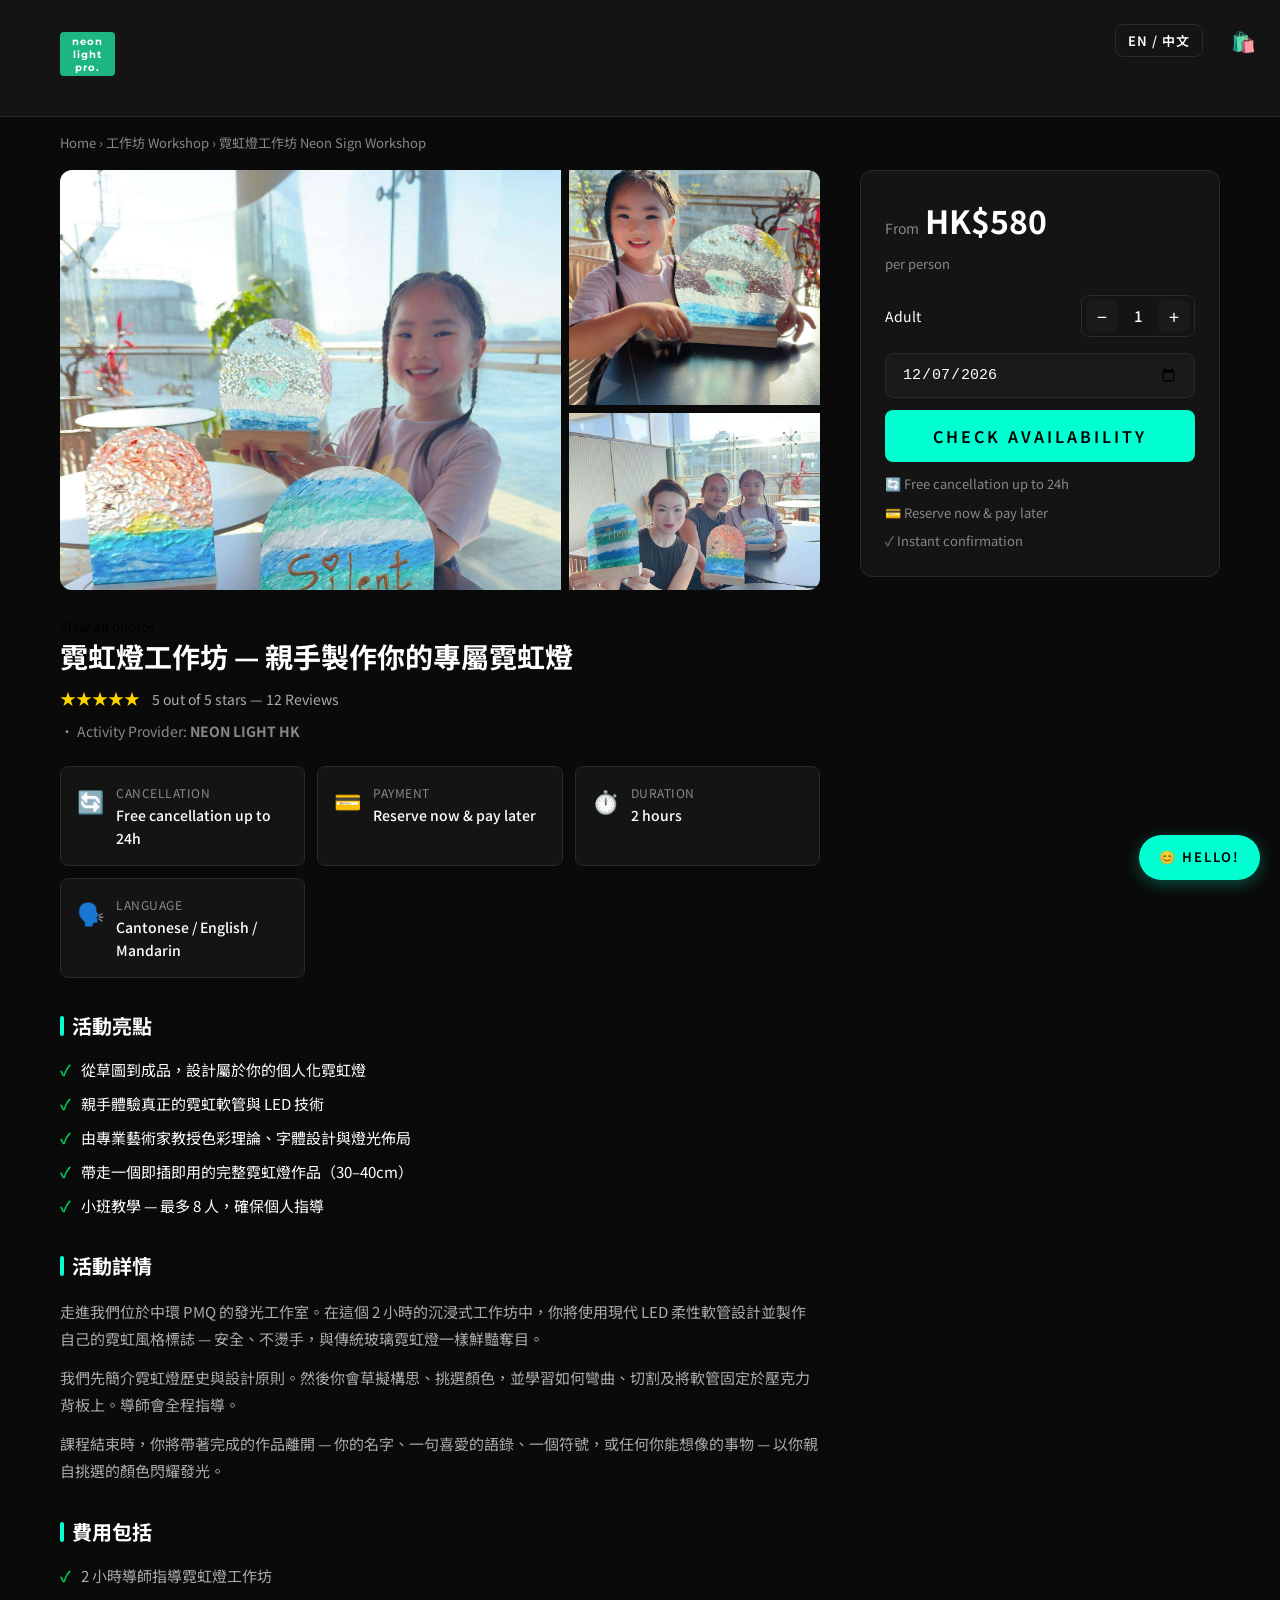
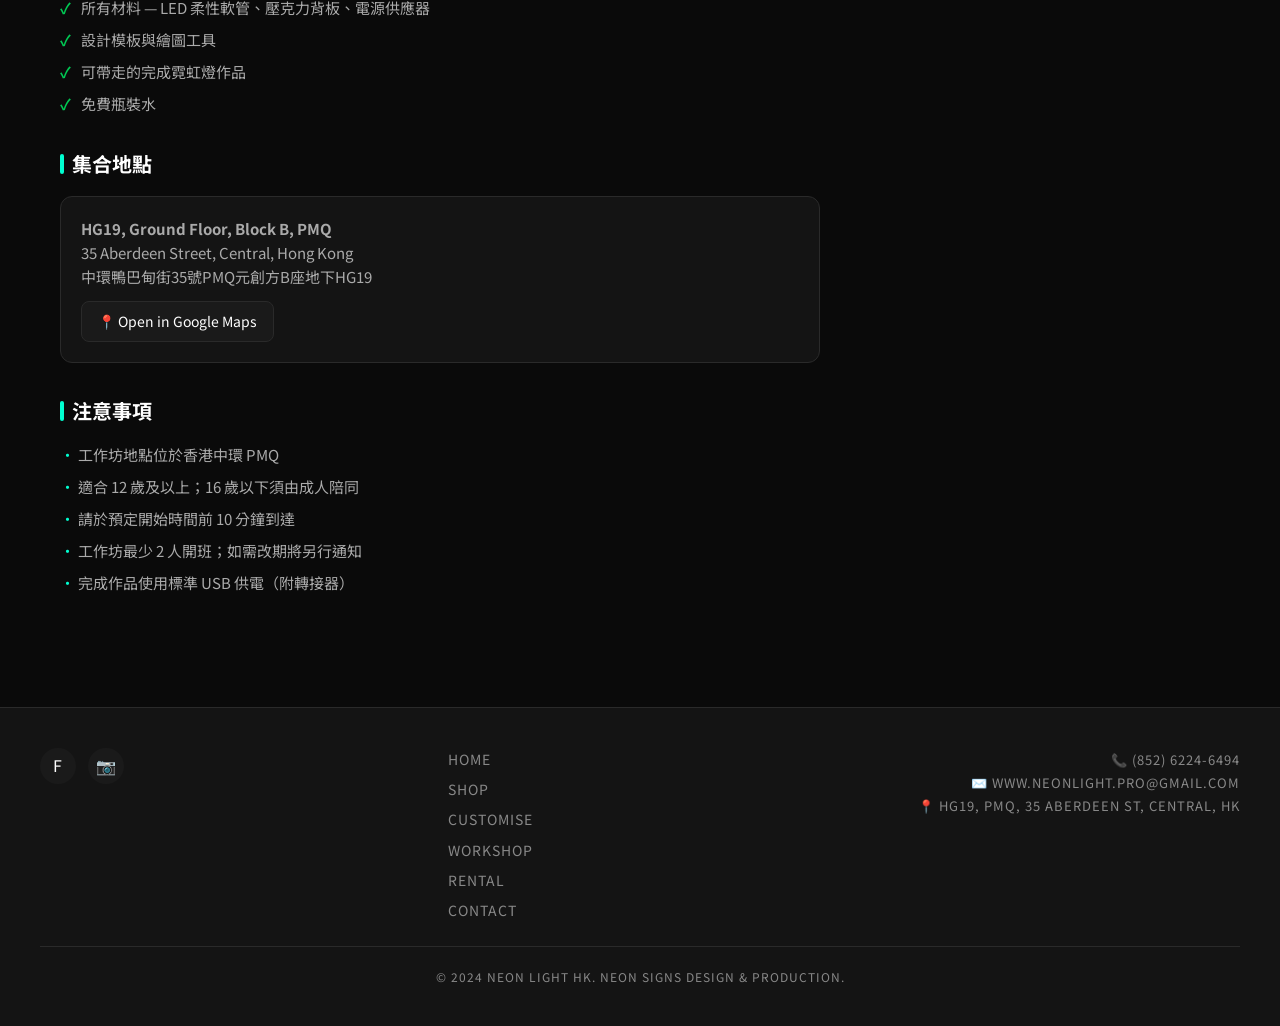
==== workshop.html @ a0333539 "fix: add root-level workshop.html for local preview" ====
<!DOCTYPE html>
<html lang="zh-HK">
<head>
  <meta charset="UTF-8">
  <meta name="viewport" content="width=device-width, initial-scale=1.0">
  <title>NEON LIGHT HK — 霓虹燈工作坊 | Workshop</title>
  <link rel="icon" href="images/favicon.png">
  <link rel="preconnect" href="https://fonts.googleapis.com">
  <link rel="preconnect" href="https://fonts.gstatic.com" crossorigin>
  <link href="https://fonts.googleapis.com/css2?family=Montserrat:wght@300;400;500;600;700&family=Noto+Sans+TC:wght@300;400;500;700&display=swap" rel="stylesheet">
  <link rel="stylesheet" href="css/style.css">
  <style>
    :root {
      --brand: #00FFD1;
      --brand-dark: #00D4B0;
      --bg: #0A0A0A;
      --bg-card: #141414;
      --bg-hover: #1A1A1A;
      --text: #FFFFFF;
      --text-muted: #AAAAAA;
      --text-dim: #888888;
      --border: #2A2A2A;
      --green: #00C853;
      --yellow: #FFD600;
      --radius: 12px;
      --radius-sm: 8px;
    }
    * { box-sizing: border-box; margin: 0; padding: 0; }
    body {
      font-family: 'Noto Sans TC', 'Montserrat', -apple-system, sans-serif;
      background: var(--bg);
      color: var(--text);
      line-height: 1.6;
      font-size: 15px;
    }
    a { color: var(--brand); text-decoration: none; }
    a:hover { color: var(--brand-dark); }

    /* Header */
    .site-header {
      background: var(--bg-card);
      border-bottom: 1px solid var(--border);
      position: sticky;
      top: 0;
      z-index: 100;
    }
    .site-header .container {
      max-width: 1200px;
      margin: 0 auto;
      padding: 12px 20px;
      display: flex;
      align-items: center;
      justify-content: space-between;
    }
    .header-logo {
      display: inline-flex;
      align-items: center;
      justify-content: center;
      width: auto;
      height: 44px;
      padding: 0 12px;
      background: #1DB584;
      border-radius: 4px;
      color: #fff;
      font-family: 'Montserrat', Arial, sans-serif;
      font-size: 10px;
      font-weight: 700;
      text-align: center;
      line-height: 1.3;
      letter-spacing: 1px;
      text-transform: lowercase;
    }
    .header-actions { display: flex; align-items: center; gap: 16px; }
    .header-actions a { font-size: 20px; }
    .lang-switch {
      background: transparent;
      border: 1px solid var(--border);
      color: var(--text);
      padding: 6px 12px;
      border-radius: var(--radius-sm);
      font-size: 13px;
      cursor: pointer;
    }
    .lang-switch:hover { border-color: var(--brand); }

    /* Breadcrumb */
    .breadcrumb {
      max-width: 1200px;
      margin: 0 auto;
      padding: 16px 20px;
      font-size: 13px;
      color: var(--text-dim);
    }
    .breadcrumb a { color: var(--text-dim); }
    .breadcrumb a:hover { color: var(--brand); }

    /* Layout */
    .detail-layout {
      max-width: 1200px;
      margin: 0 auto;
      padding: 0 20px 40px;
      display: grid;
      grid-template-columns: 1fr 360px;
      gap: 40px;
    }
    @media (max-width: 900px) {
      .detail-layout { grid-template-columns: 1fr; }
    }

    /* Gallery */
    .gallery {
      display: grid;
      grid-template-columns: 2fr 1fr;
      grid-template-rows: 1fr 1fr;
      gap: 8px;
      border-radius: var(--radius);
      overflow: hidden;
      margin-bottom: 24px;
      height: 420px;
    }
    .gallery img {
      width: 100%;
      height: 100%;
      object-fit: cover;
      display: block;
      cursor: pointer;
      transition: transform 0.3s;
    }
    .gallery img:hover { transform: scale(1.02); }
    .gallery .main-img {
      grid-row: 1 / 3;
      grid-column: 1 / 2;
    }
    .gallery .view-all {
      position: absolute;
      bottom: 12px;
      right: 12px;
      background: rgba(0,0,0,0.7);
      color: #fff;
      padding: 6px 14px;
      border-radius: var(--radius-sm);
      font-size: 13px;
      cursor: pointer;
      border: none;
    }
    .gallery-wrap { position: relative; }

    /* Title Block */
    .title-block { margin-bottom: 24px; }
    .title-block h1 {
      font-size: 28px;
      font-weight: 700;
      line-height: 1.3;
      margin-bottom: 12px;
    }
    .rating-row {
      display: flex;
      align-items: center;
      gap: 12px;
      flex-wrap: wrap;
      margin-bottom: 8px;
    }
    .stars {
      display: inline-flex;
      gap: 2px;
      color: var(--yellow);
      font-size: 16px;
    }
    .rating-text { color: var(--text-muted); font-size: 14px; }
    .provider { color: var(--text-dim); font-size: 14px; }

    /* Quick Facts */
    .quick-facts {
      display: grid;
      grid-template-columns: repeat(auto-fit, minmax(200px, 1fr));
      gap: 12px;
      margin-bottom: 32px;
    }
    .fact-card {
      background: var(--bg-card);
      border: 1px solid var(--border);
      border-radius: var(--radius-sm);
      padding: 16px;
      display: flex;
      align-items: flex-start;
      gap: 12px;
    }
    .fact-icon { font-size: 22px; flex-shrink: 0; }
    .fact-label { font-size: 12px; color: var(--text-dim); text-transform: uppercase; letter-spacing: 0.5px; margin-bottom: 2px; }
    .fact-value { font-size: 14px; font-weight: 500; color: var(--text); }

    /* Sections */
    .section { margin-bottom: 32px; }
    .section h2 {
      font-size: 20px;
      font-weight: 700;
      margin-bottom: 16px;
      display: flex;
      align-items: center;
      gap: 8px;
    }
    .section h2::before {
      content: '';
      display: inline-block;
      width: 4px;
      height: 20px;
      background: var(--brand);
      border-radius: 2px;
    }

    /* Highlights */
    .highlights-list {
      list-style: none;
      display: grid;
      gap: 10px;
    }
    .highlights-list li {
      display: flex;
      align-items: flex-start;
      gap: 10px;
      font-size: 15px;
    }
    .highlights-list li::before {
      content: '✓';
      color: var(--green);
      font-weight: 700;
      flex-shrink: 0;
    }

    /* Description */
    .description-text {
      color: var(--text-muted);
      font-size: 15px;
      line-height: 1.8;
    }
    .description-text p { margin-bottom: 12px; }

    /* Includes */
    .includes-list {
      list-style: none;
      display: grid;
      gap: 8px;
    }
    .includes-list li {
      display: flex;
      align-items: center;
      gap: 10px;
      font-size: 15px;
      color: var(--text-muted);
    }
    .includes-list li::before {
      content: '✓';
      color: var(--green);
      font-weight: 700;
    }

    /* Meeting Point */
    .meeting-point {
      background: var(--bg-card);
      border: 1px solid var(--border);
      border-radius: var(--radius);
      padding: 20px;
    }
    .meeting-point p { color: var(--text-muted); margin-bottom: 12px; }
    .map-btn {
      display: inline-flex;
      align-items: center;
      gap: 6px;
      background: var(--bg-hover);
      border: 1px solid var(--border);
      color: var(--text);
      padding: 8px 16px;
      border-radius: var(--radius-sm);
      font-size: 14px;
      cursor: pointer;
    }
    .map-btn:hover { border-color: var(--brand); }

    /* Important Info */
    .info-list {
      list-style: none;
      display: grid;
      gap: 8px;
    }
    .info-list li {
      position: relative;
      padding-left: 18px;
      color: var(--text-muted);
      font-size: 15px;
    }
    .info-list li::before {
      content: '•';
      position: absolute;
      left: 0;
      color: var(--brand);
    }

    /* Sidebar */
    .sidebar { position: sticky; top: 80px; }
    .booking-card {
      background: var(--bg-card);
      border: 1px solid var(--border);
      border-radius: var(--radius);
      padding: 24px;
    }
    .price-row {
      display: flex;
      align-items: baseline;
      gap: 6px;
      margin-bottom: 8px;
    }
    .price-from { font-size: 14px; color: var(--text-dim); }
    .price-value { font-size: 32px; font-weight: 700; }
    .price-unit { font-size: 14px; color: var(--text-dim); }
    .per-person { font-size: 13px; color: var(--text-dim); margin-bottom: 20px; }

    .qty-selector {
      display: flex;
      align-items: center;
      justify-content: space-between;
      margin-bottom: 16px;
    }
    .qty-label { font-size: 14px; }
    .qty-controls {
      display: flex;
      align-items: center;
      gap: 8px;
      border: 1px solid var(--border);
      border-radius: var(--radius-sm);
      padding: 4px;
    }
    .qty-controls button {
      width: 32px;
      height: 32px;
      border: none;
      background: var(--bg-hover);
      color: var(--text);
      border-radius: 6px;
      cursor: pointer;
      font-size: 18px;
      display: flex;
      align-items: center;
      justify-content: center;
    }
    .qty-controls span { min-width: 24px; text-align: center; font-weight: 500; }

    .date-select {
      width: 100%;
      background: var(--bg-hover);
      border: 1px solid var(--border);
      color: var(--text);
      padding: 12px 16px;
      border-radius: var(--radius-sm);
      font-size: 15px;
      margin-bottom: 12px;
      cursor: pointer;
    }
    .date-select:focus { outline: none; border-color: var(--brand); }

    .btn-primary {
      display: block;
      width: 100%;
      background: var(--brand);
      color: #000;
      border: none;
      padding: 14px;
      border-radius: var(--radius-sm);
      font-size: 16px;
      font-weight: 600;
      cursor: pointer;
      text-align: center;
      margin-bottom: 12px;
    }
    .btn-primary:hover { background: var(--brand-dark); }

    .guarantees {
      display: grid;
      gap: 8px;
      font-size: 13px;
      color: var(--text-dim);
    }
    .guarantees div { display: flex; align-items: center; gap: 6px; }

    /* Footer */
    .site-footer {
      background: var(--bg-card);
      border-top: 1px solid var(--border);
      padding: 40px 20px;
      margin-top: 40px;
    }
    .footer-grid {
      max-width: 1200px;
      margin: 0 auto;
      display: grid;
      grid-template-columns: repeat(auto-fit, minmax(220px, 1fr));
      gap: 24px;
    }
    .footer-social { display: flex; gap: 12px; margin-bottom: 16px; }
    .footer-social a {
      width: 36px; height: 36px;
      border-radius: 50%;
      background: var(--bg-hover);
      display: flex; align-items: center; justify-content: center;
      font-size: 16px; color: var(--text);
    }
    .footer-links { display: flex; flex-direction: column; gap: 8px; }
    .footer-links a { color: var(--text-dim); font-size: 14px; }
    .footer-links a:hover { color: var(--brand); }
    .footer-info { font-size: 13px; color: var(--text-dim); line-height: 1.8; }
    .footer-bottom {
      max-width: 1200px;
      margin: 24px auto 0;
      padding-top: 20px;
      border-top: 1px solid var(--border);
      font-size: 12px;
      color: var(--text-dim);
      text-align: center;
    }

    /* Chat widget */
    .chat-widget {
      position: fixed;
      bottom: 20px;
      right: 20px;
      background: var(--brand);
      color: #000;
      padding: 12px 20px;
      border-radius: 30px;
      font-weight: 600;
      cursor: pointer;
      z-index: 200;
      box-shadow: 0 4px 16px rgba(0,255,209,0.3);
    }
  </style>
</head>
<body>

  <!-- Header -->
  <header class="site-header">
    <div class="container">
      <a href="index.html" class="header-logo">Neon<br>light<br>pro.</a>
      <div class="header-actions">
        <button class="lang-switch" onclick="toggleLang()">EN / 中文</button>
        <a href="shop.html">🛍️</a>
      </div>
    </div>
  </header>

  <!-- Breadcrumb -->
  <div class="breadcrumb">
    <a href="index.html">Home</a> › <a href="workshop.html">工作坊 Workshop</a> › <span>霓虹燈工作坊 Neon Sign Workshop</span>
  </div>

  <!-- Main Layout -->
  <div class="detail-layout">
    <div class="main-col">

      <!-- Gallery -->
      <div class="gallery-wrap">
        <div class="gallery">
          <img src="images/gyg-hero-1.jpg" alt="Neon Workshop Main" class="main-img">
          <img src="images/gyg-hero-2.jpg" alt="Neon Workshop 2">
          <img src="images/gyg-thumb-1.jpg" alt="Neon Workshop 3">
        </div>
        <button class="view-all" onclick="alert('Gallery modal coming soon')">View all photos</button>
      </div>

      <!-- Title -->
      <div class="title-block">
        <h1 data-i18n="title">霓虹燈工作坊 — 親手製作你的專屬霓虹燈</h1>
        <div class="rating-row">
          <span class="stars">★★★★★</span>
          <span class="rating-text">5 out of 5 stars — 12 Reviews</span>
        </div>
        <div class="provider">• Activity Provider: <strong>NEON LIGHT HK</strong></div>
      </div>

      <!-- Quick Facts -->
      <div class="quick-facts">
        <div class="fact-card">
          <span class="fact-icon">🔄</span>
          <div>
            <div class="fact-label">Cancellation</div>
            <div class="fact-value">Free cancellation up to 24h</div>
          </div>
        </div>
        <div class="fact-card">
          <span class="fact-icon">💳</span>
          <div>
            <div class="fact-label">Payment</div>
            <div class="fact-value">Reserve now &amp; pay later</div>
          </div>
        </div>
        <div class="fact-card">
          <span class="fact-icon">⏱️</span>
          <div>
            <div class="fact-label">Duration</div>
            <div class="fact-value">2 hours</div>
          </div>
        </div>
        <div class="fact-card">
          <span class="fact-icon">🗣️</span>
          <div>
            <div class="fact-label">Language</div>
            <div class="fact-value">Cantonese / English / Mandarin</div>
          </div>
        </div>
      </div>

      <!-- Highlights -->
      <div class="section">
        <h2 data-i18n="highlights">Highlights 活動亮點</h2>
        <ul class="highlights-list">
          <li data-i18n="hl1">Design your own personalized neon sign from sketch to finish</li>
          <li data-i18n="hl2">Hands-on experience with real neon flex tubing and LED technology</li>
          <li data-i18n="hl3">Learn color theory, typography, and lighting layout from professional artists</li>
          <li data-i18n="hl4">Take home a fully functional neon sign (30–40cm) ready to plug in</li>
          <li data-i18n="hl5">Small group setting — max 8 participants for individual attention</li>
        </ul>
      </div>

      <!-- Description -->
      <div class="section">
        <h2 data-i18n="about">About this activity 活動詳情</h2>
        <div class="description-text">
          <p data-i18n="desc1">
            Step into the glowing world of neon at our Central PMQ studio. In this 2-hour immersive workshop, you’ll design and build your own neon-style sign using modern LED flex tubing — safe, cool to the touch, and just as vibrant as traditional glass neon.
          </p>
          <p data-i18n="desc2">
            We start with a brief intro to neon history and design principles. Then you’ll sketch your idea, choose your colours, and learn how to bend, cut, and mount the tubing onto an acrylic backing. Our instructors guide you every step of the way.
          </p>
          <p data-i18n="desc3">
            By the end of the session, you’ll walk out with a finished piece — your name, a favourite quote, a symbol, or anything you can imagine — glowing in colours you picked yourself.
          </p>
        </div>
      </div>

      <!-- Includes -->
      <div class="section">
        <h2 data-i18n="includes">What's included 費用包括</h2>
        <ul class="includes-list">
          <li data-i18n="inc1">2-hour guided neon sign workshop</li>
          <li data-i18n="inc2">All materials — LED flex tubing, acrylic backing, power supply</li>
          <li data-i18n="inc3">Design template and sketching tools</li>
          <li data-i18n="inc4">Your finished neon sign to take home</li>
          <li data-i18n="inc5">Complimentary bottled water</li>
        </ul>
      </div>

      <!-- Meeting Point -->
      <div class="section">
        <h2 data-i18n="meeting">Meeting point 集合地點</h2>
        <div class="meeting-point">
          <p><strong>HG19, Ground Floor, Block B, PMQ</strong><br>35 Aberdeen Street, Central, Hong Kong<br>中環鴨巴甸街35號PMQ元創方B座地下HG19</p>
          <a class="map-btn" href="https://maps.google.com/?q=@22.2839,114.1519" target="_blank">📍 Open in Google Maps</a>
        </div>
      </div>

      <!-- Important Info -->
      <div class="section">
        <h2 data-i18n="important">Important information 注意事項</h2>
        <ul class="info-list">
          <li data-i18n="info1">Workshop is located at Central PMQ, Hong Kong</li>
          <li data-i18n="info2">Suitable for ages 12 and up; under 16 must be accompanied by an adult</li>
          <li data-i18n="info3">Please arrive 10 minutes before the scheduled start time</li>
          <li data-i18n="info4">Workshop runs with a minimum of 2 participants; you will be notified if rescheduling is needed</li>
          <li data-i18n="info5">Your finished sign operates on standard USB power (adapter included)</li>
        </ul>
      </div>

    </div>

    <!-- Sidebar -->
    <aside class="sidebar">
      <div class="booking-card">
        <div class="price-row">
          <span class="price-from">From</span>
          <span class="price-value">HK$580</span>
          <span class="price-unit"span>
        </div>
        <div class="per-person">per person</div>

        <div class="qty-selector">
          <span class="qty-label">Adult</span>
          <div class="qty-controls">
            <button onclick="updateQty(-1)">−</button>
            <span id="qty">1</span>
            <button onclick="updateQty(1)">+</button>
          </div>
        </div>

        <input type="date" class="date-select" id="workshopDate">

        <button class="btn-primary" onclick="alert('Booking system coming soon. Contact us at www.neonlight.pro@gmail.com or (852) 6224-6494')">
          Check availability
        </button>

        <div class="guarantees">
          <div>🔄 Free cancellation up to 24h</div>
          <div>💳 Reserve now &amp; pay later</div>
          <div>✓ Instant confirmation</div>
        </div>
      </div>
    </aside>
  </div>

  <!-- Footer -->
  <footer class="site-footer">
    <div class="footer-grid">
      <div>
        <div class="footer-social">
          <a href="https://www.facebook.com/neonlighthk/" target="_blank">f</a>
          <a href="https://www.instagram.com/neonlighthk/" target="_blank">📷</a>
        </div>
      </div>
      <div class="footer-links">
        <a href="index.html">Home</a>
        <a href="shop.html">Shop</a>
        <a href="c-u-s-t-o-m-i-s-e.html">Customise</a>
        <a href="workshop.html">Workshop</a>
        <a href="rental.html">Rental</a>
        <a href="index.html#contact">Contact</a>
      </div>
      <div class="footer-info">
        <div>📞 (852) 6224-6494</div>
        <div>✉️ www.neonlight.pro@gmail.com</div>
        <div>📍 HG19, PMQ, 35 Aberdeen St, Central, HK</div>
      </div>
    </div>
    <div class="footer-bottom">
      © 2024 NEON LIGHT HK. Neon Signs Design &amp; Production.
    </div>
  </footer>

  <!-- Chat Widget -->
  <div class="chat-widget" onclick="alert('Contact us at www.neonlight.pro@gmail.com or (852) 6224-6494')">
    😊 HELLO!
  </div>

  <script>
    // Language toggle
    const texts = {
      en: {
        title: 'Neon Sign Workshop — Design & Build Your Own Glow',
        highlights: 'Highlights',
        hl1: 'Design your own personalized neon sign from sketch to finish',
        hl2: 'Hands-on experience with real neon flex tubing and LED technology',
        hl3: 'Learn color theory, typography, and lighting layout from professional artists',
        hl4: 'Take home a fully functional neon sign (30–40cm) ready to plug in',
        hl5: 'Small group setting — max 8 participants for individual attention',
        about: 'About this activity',
        desc1: 'Step into the glowing world of neon at our Central PMQ studio. In this 2-hour immersive workshop, you\u2019ll design and build your own neon-style sign using modern LED flex tubing — safe, cool to the touch, and just as vibrant as traditional glass neon.',
        desc2: 'We start with a brief intro to neon history and design principles. Then you\u2019ll sketch your idea, choose your colours, and learn how to bend, cut, and mount the tubing onto an acrylic backing. Our instructors guide you every step of the way.',
        desc3: 'By the end of the session, you\u2019ll walk out with a finished piece — your name, a favourite quote, a symbol, or anything you can imagine — glowing in colours you picked yourself.',
        includes: 'What\'s included',
        inc1: '2-hour guided neon sign workshop',
        inc2: 'All materials — LED flex tubing, acrylic backing, power supply',
        inc3: 'Design template and sketching tools',
        inc4: 'Your finished neon sign to take home',
        inc5: 'Complimentary bottled water',
        meeting: 'Meeting point',
        important: 'Important information',
        info1: 'Workshop is located at Central PMQ, Hong Kong',
        info2: 'Suitable for ages 12 and up; under 16 must be accompanied by an adult',
        info3: 'Please arrive 10 minutes before the scheduled start time',
        info4: 'Workshop runs with a minimum of 2 participants; you will be notified if rescheduling is needed',
        info5: 'Your finished sign operates on standard USB power (adapter included)',
      },
      zh: {
        title: '霓虹燈工作坊 — 親手製作你的專屬霓虹燈',
        highlights: '活動亮點',
        hl1: '從草圖到成品，設計屬於你的個人化霓虹燈',
        hl2: '親手體驗真正的霓虹軟管與 LED 技術',
        hl3: '由專業藝術家教授色彩理論、字體設計與燈光佈局',
        hl4: '帶走一個即插即用的完整霓虹燈作品（30–40cm）',
        hl5: '小班教學 — 最多 8 人，確保個人指導',
        about: '活動詳情',
        desc1: '走進我們位於中環 PMQ 的發光工作室。在這個 2 小時的沉浸式工作坊中，你將使用現代 LED 柔性軟管設計並製作自己的霓虹風格標誌 — 安全、不燙手，與傳統玻璃霓虹燈一樣鮮豔奪目。',
        desc2: '我們先簡介霓虹燈歷史與設計原則。然後你會草擬構思、挑選顏色，並學習如何彎曲、切割及將軟管固定於壓克力背板上。導師會全程指導。',
        desc3: '課程結束時，你將帶著完成的作品離開 — 你的名字、一句喜愛的語錄、一個符號，或任何你能想像的事物 — 以你親自挑選的顏色閃耀發光。',
        includes: '費用包括',
        inc1: '2 小時導師指導霓虹燈工作坊',
        inc2: '所有材料 — LED 柔性軟管、壓克力背板、電源供應器',
        inc3: '設計模板與繪圖工具',
        inc4: '可帶走的完成霓虹燈作品',
        inc5: '免費瓶裝水',
        meeting: '集合地點',
        important: '注意事項',
        info1: '工作坊地點位於香港中環 PMQ',
        info2: '適合 12 歲及以上；16 歲以下須由成人陪同',
        info3: '請於預定開始時間前 10 分鐘到達',
        info4: '工作坊最少 2 人開班；如需改期將另行通知',
        info5: '完成作品使用標準 USB 供電（附轉接器）',
      }
    };

    let currentLang = localStorage.getItem('nl-lang') || 'zh';
    function toggleLang() {
      currentLang = currentLang === 'zh' ? 'en' : 'zh';
      localStorage.setItem('nl-lang', currentLang);
      applyLang();
    }
    function applyLang() {
      const t = texts[currentLang];
      document.querySelectorAll('[data-i18n]').forEach(el => {
        const key = el.getAttribute('data-i18n');
        if (t[key]) el.textContent = t[key];
      });
    }
    document.addEventListener('DOMContentLoaded', applyLang);

    // Quantity selector
    let qty = 1;
    function updateQty(delta) {
      qty = Math.max(1, Math.min(8, qty + delta));
      document.getElementById('qty').textContent = qty;
    }

    // Default date = tomorrow
    const tomorrow = new Date();
    tomorrow.setDate(tomorrow.getDate() + 1);
    document.getElementById('workshopDate').value = tomorrow.toISOString().split('T')[0];
  </script>

</body>
</html>
---- css/style.css ----
/* NEON LIGHT HK — Global Styles */
:root {
  /* Colors */
  --neon: #00FFD1;
  --neon-hover: #00D4B0;
  --bg-white: #FFFFFF;
  --bg-dark: #1F1F1F;
  --bg-dark-secondary: #2A2A2A;
  --text-black: #000000;
  --text-white: #FFFFFF;
  --text-gray: #888888;
  --text-light-gray: #AAAAAA;
  --border-light: #E5E5E5;
  --footer-text: #999999;

  /* Typography */
  --font-body: 'Montserrat', 'Helvetica Neue', Arial, sans-serif;
  --font-display: 'Montserrat', 'Helvetica Neue', Arial, sans-serif;
  --font-chinese: 'Noto Sans TC', 'PingFang SC', 'Microsoft YaHei', sans-serif;

  /* Spacing */
  --header-height: 140px;
  --announcement-height: 36px;
  --container-max: 1200px;
  --section-padding: 80px;
  --grid-gap: 24px;
}

/* ── Reset ────────────────────────────── */
*, *::before, *::after {
  margin: 0;
  padding: 0;
  box-sizing: border-box;
}

html {
  scroll-behavior: smooth;
}

body {
  font-family: var(--font-body);
  font-size: 14px;
  line-height: 1.6;
  color: var(--text-black);
  background: var(--bg-white);
  -webkit-font-smoothing: antialiased;
  -moz-osx-font-smoothing: grayscale;
}

a {
  color: inherit;
  text-decoration: none;
  cursor: pointer;
}

img {
  max-width: 100%;
  display: block;
}

button {
  font-family: inherit;
  cursor: pointer;
  border: none;
  background: none;
}

/* ── Announcement Bar ─────────────────── */
.announcement-bar {
  background: var(--neon);
  height: var(--announcement-height);
  display: flex;
  align-items: center;
  justify-content: center;
  gap: 32px;
  font-size: 11px;
  font-weight: 500;
  letter-spacing: 1px;
  text-transform: uppercase;
  color: var(--text-black);
}

.announcement-bar span {
  display: inline-flex;
  align-items: center;
  gap: 6px;
}

/* ── Header ───────────────────────────── */
.site-header {
  background: var(--bg-white);
  padding: 20px 0 16px;
  text-align: center;
  position: sticky;
  top: 0;
  z-index: 100;
  border-bottom: 1px solid var(--border-light);
}

.header-logo {
  display: inline-block;
  margin-bottom: 12px;
}

.header-logo img {
  height: 48px;
  width: auto;
}

.header-actions {
  position: absolute;
  right: 24px;
  top: 24px;
}

.header-actions a {
  font-size: 20px;
}

.lang-switch {
  background: none;
  border: 1px solid var(--accent);
  color: var(--accent);
  padding: 4px 10px;
  font-size: 11px;
  font-weight: 600;
  cursor: pointer;
  border-radius: 4px;
  margin-right: 12px;
  letter-spacing: 1px;
  transition: all 0.2s;
}
.lang-switch:hover {
  background: var(--accent);
  color: var(--text-white);
}

/* ── Navigation ───────────────────────── */
.main-nav {
  display: flex;
  justify-content: center;
  gap: 36px;
  flex-wrap: wrap;
}

.main-nav a {
  font-size: 12px;
  font-weight: 500;
  letter-spacing: 2px;
  text-transform: uppercase;
  padding: 8px 0;
  position: relative;
  transition: color 0.2s;
}

.main-nav a::after {
  content: '';
  position: absolute;
  bottom: 0;
  left: 0;
  width: 0;
  height: 2px;
  background: var(--neon);
  transition: width 0.3s;
}

.main-nav a:hover,
.main-nav a.active {
  color: var(--neon);
}

.main-nav a:hover::after,
.main-nav a.active::after {
  width: 100%;
}

/* ── Main Container ───────────────────── */
.container {
  max-width: var(--container-max);
  margin: 0 auto;
  padding: 0 24px;
}

/* ── Hero Section ─────────────────────── */
.hero {
  position: relative;
  min-height: 80vh;
  display: flex;
  align-items: center;
  justify-content: center;
  text-align: center;
  overflow: hidden;
}

.hero-bg {
  position: absolute;
  inset: 0;
  background-size: cover;
  background-position: center;
  z-index: 0;
}

.hero-overlay {
  position: absolute;
  inset: 0;
  background: rgba(0,0,0,0.4);
  z-index: 1;
}

.hero-content {
  position: relative;
  z-index: 2;
  color: var(--text-white);
}

.hero-content h1 {
  font-size: clamp(2rem, 5vw, 4rem);
  font-weight: 700;
  letter-spacing: 8px;
  text-transform: uppercase;
  margin-bottom: 16px;
}

.hero-content h2 {
  font-size: clamp(1rem, 2vw, 1.5rem);
  font-weight: 400;
  letter-spacing: 4px;
  text-transform: uppercase;
  margin-bottom: 32px;
  opacity: 0.9;
}

.btn-primary {
  display: inline-block;
  background: var(--neon);
  color: var(--text-black);
  padding: 14px 40px;
  font-size: 12px;
  font-weight: 600;
  letter-spacing: 3px;
  text-transform: uppercase;
  border-radius: 0;
  transition: background 0.3s, transform 0.2s;
}

.btn-primary:hover {
  background: var(--neon-hover);
  transform: translateY(-2px);
}

/* ── Section Titles ───────────────────── */
.section-title {
  text-align: center;
  margin-bottom: 48px;
}

.section-title h2 {
  font-size: 14px;
  font-weight: 700;
  letter-spacing: 4px;
  text-transform: uppercase;
  margin-bottom: 8px;
}

.section-title h3 {
  font-size: 24px;
  font-weight: 300;
  letter-spacing: 2px;
  text-transform: uppercase;
  color: var(--text-gray);
}

/* ── Product Grid ─────────────────────── */
.product-grid {
  display: grid;
  grid-template-columns: repeat(auto-fill, minmax(300px, 1fr));
  gap: var(--grid-gap);
}

.product-card {
  text-align: center;
  transition: transform 0.3s;
}

.product-card:hover {
  transform: translateY(-4px);
}

.product-card .image-wrap {
  aspect-ratio: 1;
  overflow: hidden;
  margin-bottom: 16px;
  background: var(--bg-dark);
}

.product-card .image-wrap img {
  width: 100%;
  height: 100%;
  object-fit: cover;
  transition: transform 0.5s;
}

.product-card:hover .image-wrap img {
  transform: scale(1.05);
}

.product-card h4 {
  font-size: 12px;
  font-weight: 700;
  letter-spacing: 2px;
  text-transform: uppercase;
  margin-bottom: 4px;
}

.product-card .price {
  font-size: 12px;
  color: var(--text-gray);
  font-weight: 400;
}

/* ── Feature Cards ────────────────────── */
.feature-grid {
  display: grid;
  grid-template-columns: repeat(2, 1fr);
  gap: 0;
}

.feature-card {
  position: relative;
  aspect-ratio: 4/3;
  overflow: hidden;
  display: flex;
  align-items: center;
  justify-content: center;
}

.feature-card img {
  position: absolute;
  inset: 0;
  width: 100%;
  height: 100%;
  object-fit: cover;
  z-index: 0;
  transition: transform 0.5s;
}

.feature-card:hover img {
  transform: scale(1.05);
}

.feature-card .overlay {
  position: absolute;
  inset: 0;
  background: rgba(0,0,0,0.35);
  z-index: 1;
  transition: background 0.3s;
}

.feature-card:hover .overlay {
  background: rgba(0,0,0,0.25);
}

.feature-card h3 {
  position: relative;
  z-index: 2;
  color: var(--text-white);
  font-size: 18px;
  font-weight: 600;
  letter-spacing: 4px;
  text-transform: uppercase;
  text-align: center;
}

/* ── Content Sections ─────────────────── */
.content-section {
  padding: var(--section-padding) 0;
}

.content-section.alt {
  background: var(--bg-dark);
  color: var(--text-white);
}

.content-section.alt .section-title h3 {
  color: var(--text-light-gray);
}

/* ── Gallery ─────────────────────────── */
.gallery-grid {
  display: grid;
  grid-template-columns: repeat(3, 1fr);
  gap: 8px;
}

.gallery-grid img {
  aspect-ratio: 1;
  object-fit: cover;
  width: 100%;
  transition: opacity 0.3s;
}

.gallery-grid img:hover {
  opacity: 0.85;
}

/* ── Location / Visit Us ──────────────── */
.location-section {
  padding: 80px 24px;
  background: var(--bg-dark);
  color: var(--text-white);
  margin: 40px 0;
}

.location-grid {
  display: flex;
  gap: 48px;
  align-items: flex-start;
  text-align: left;
}

.location-info {
  flex: 1;
  min-width: 0;
}

.location-map {
  flex: 1;
  min-width: 0;
}

@media (max-width:768px) {
  .location-grid {
    flex-direction: column;
    gap: 32px;
  }
  .location-map iframe { height: 240px; }
}

.location-section h2 {
  font-size: 16px;
  font-weight: 700;
  letter-spacing: 4px;
  text-transform: uppercase;
  margin-bottom: 24px;
  color: var(--text-white);
  line-height: 1.8;
}

.location-section p {
  font-size: 14px;
  line-height: 2.2;
  color: var(--text-light-gray);
  letter-spacing: 1px;
  margin: 0;
  max-width: none;
}

.location-section .address-zh {
  margin-top: 12px;
  font-family: var(--font-chinese);
  font-size: 13px;
}

.opening-hours {
  margin-top: 24px;
  padding-top: 16px;
  border-top: 1px solid rgba(255,255,255,0.15);
}
.opening-hours h3 {
  font-size: 12px;
  font-weight: 700;
  letter-spacing: 3px;
  text-transform: uppercase;
  margin-bottom: 8px;
  color: var(--text-white);
}
.opening-hours p {
  font-size: 13px;
  line-height: 1.8;
  color: var(--text-light-gray);
}

.location-social {
  margin-top: 24px;
  display: flex;
  gap: 16px;
}
.location-social a {
  color: var(--text-light-gray);
  text-decoration: none;
  font-size: 14px;
}
.location-social a:hover { color: var(--accent); }
.contact-form {
  max-width: 600px;
  margin: 0 auto;
}

.form-group {
  margin-bottom: 20px;
}

.form-group label {
  display: block;
  font-size: 11px;
  font-weight: 500;
  letter-spacing: 2px;
  text-transform: uppercase;
  margin-bottom: 6px;
  color: var(--text-gray);
}

.form-group input,
.form-group textarea {
  width: 100%;
  padding: 12px 16px;
  border: 1px solid var(--border-light);
  font-family: inherit;
  font-size: 14px;
  outline: none;
  transition: border-color 0.3s;
}

.form-group input:focus,
.form-group textarea:focus {
  border-color: var(--neon);
}

.form-group textarea {
  min-height: 120px;
  resize: vertical;
}

/* ── Footer ───────────────────────────── */
.site-footer {
  background: var(--bg-dark);
  color: var(--footer-text);
  padding: 60px 0 30px;
  font-size: 11px;
  letter-spacing: 1px;
  text-transform: uppercase;
}

.footer-grid {
  display: grid;
  grid-template-columns: 1fr 2fr 2fr;
  gap: 40px;
  margin-bottom: 40px;
}

.footer-social {
  display: flex;
  gap: 16px;
}

.footer-social a {
  width: 36px;
  height: 36px;
  border-radius: 50%;
  background: var(--bg-dark-secondary);
  display: flex;
  align-items: center;
  justify-content: center;
  font-size: 16px;
  color: var(--text-white);
  transition: background 0.3s;
}

.footer-social a:hover {
  background: var(--neon);
  color: var(--text-black);
}

.footer-links {
  display: grid;
  grid-template-columns: repeat(2, 1fr);
  gap: 8px 32px;
}

.footer-links a {
  color: var(--footer-text);
  transition: color 0.2s;
}

.footer-links a:hover {
  color: var(--neon);
}

.footer-info {
  text-align: right;
  line-height: 2;
}

.footer-bottom {
  border-top: 1px solid var(--bg-dark-secondary);
  padding-top: 20px;
  text-align: center;
  font-size: 10px;
  color: var(--text-gray);
}

/* ── Chat Widget ──────────────────────── */
.chat-widget {
  position: fixed;
  bottom: 24px;
  right: 24px;
  background: var(--neon);
  color: var(--text-black);
  padding: 12px 24px;
  font-size: 13px;
  font-weight: 700;
  letter-spacing: 2px;
  text-transform: uppercase;
  border-radius: 4px;
  box-shadow: 0 4px 20px rgba(0,255,209,0.3);
  z-index: 999;
  cursor: pointer;
  transition: transform 0.3s, box-shadow 0.3s;
}

.chat-widget:hover {
  transform: translateY(-2px);
  box-shadow: 0 6px 24px rgba(0,255,209,0.4);
}

/* ── Utility ──────────────────────────── */
.text-center { text-align: center; }
.mt-1 { margin-top: 8px; }
.mt-2 { margin-top: 16px; }
.mt-3 { margin-top: 24px; }
.mt-4 { margin-top: 48px; }
.mb-1 { margin-bottom: 8px; }
.mb-2 { margin-bottom: 16px; }
.mb-3 { margin-bottom: 24px; }
.mb-4 { margin-bottom: 48px; }

/* ── Responsive ───────────────────────── */
@media (max-width: 768px) {
  :root {
    --section-padding: 48px;
  }

  .announcement-bar {
    font-size: 10px;
    gap: 12px;
    padding: 0 12px;
    flex-wrap: wrap;
    height: auto;
    padding: 8px;
  }

  .main-nav {
    gap: 16px;
    padding: 0 12px;
  }

  .main-nav a {
    font-size: 11px;
    letter-spacing: 1px;
  }

  .product-grid {
    grid-template-columns: repeat(2, 1fr);
    gap: 16px;
  }

  .feature-grid {
    grid-template-columns: 1fr;
  }

  .gallery-grid {
    grid-template-columns: repeat(2, 1fr);
  }

  .footer-grid {
    grid-template-columns: 1fr;
    text-align: center;
    gap: 24px;
  }

  .footer-info {
    text-align: center;
  }

  .footer-social {
    justify-content: center;
  }
}

@media (max-width: 480px) {
  .product-grid {
    grid-template-columns: 1fr;
  }

  .gallery-grid {
    grid-template-columns: 1fr;
  }

  .hero-content h1 {
    letter-spacing: 3px;
  }
}
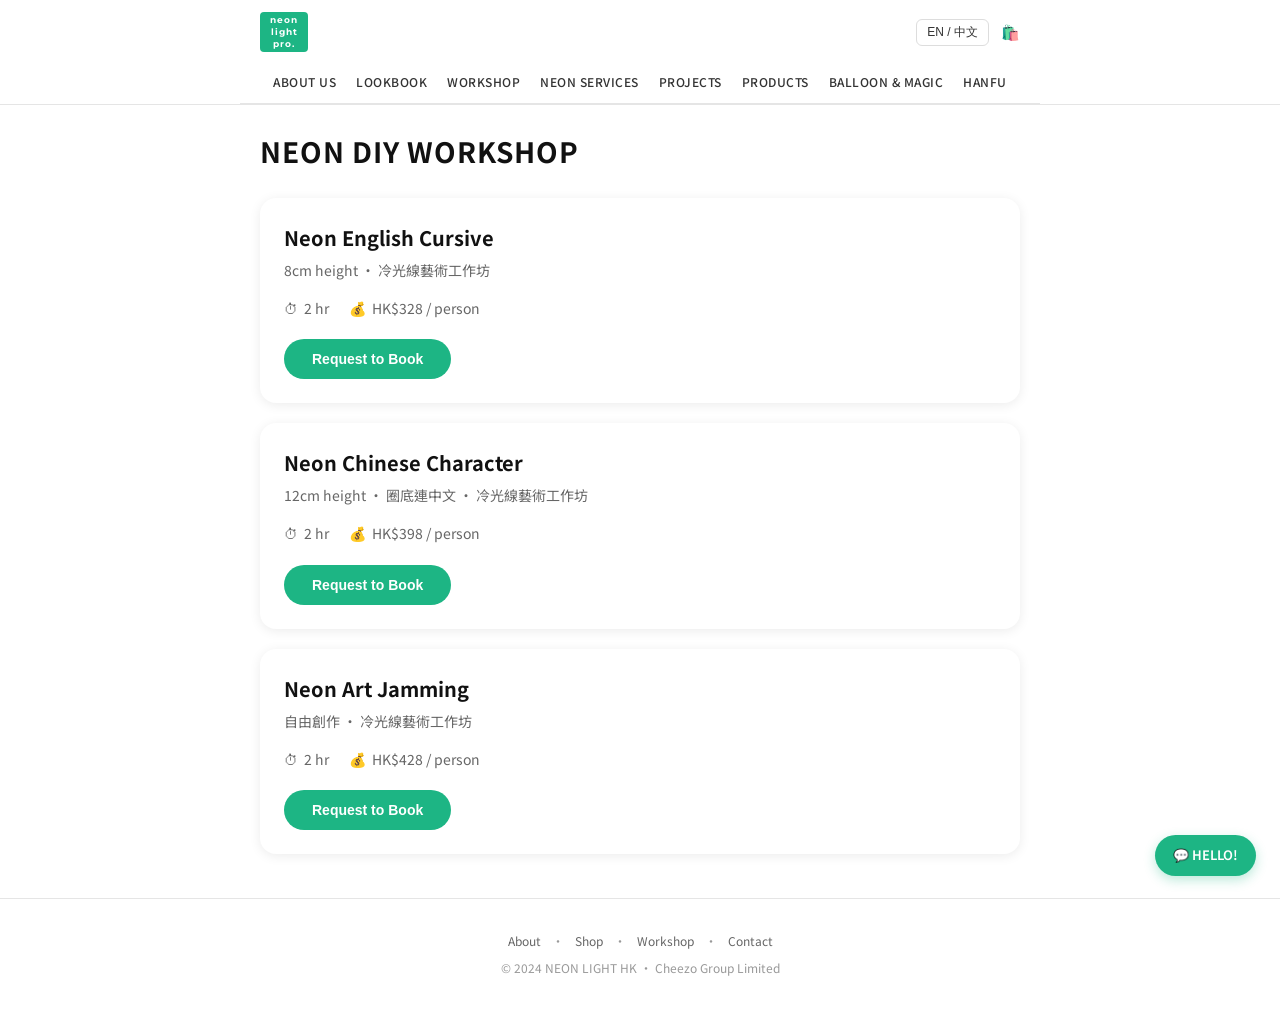
==== commit 45fdfc9b: "feat: workshop listing page — 3 tiers, mobile-first white card layout" ====
--- a/workshop.html
+++ b/workshop.html
@@ -3,27 +3,20 @@
 <head>
   <meta charset="UTF-8">
   <meta name="viewport" content="width=device-width, initial-scale=1.0">
-  <title>NEON LIGHT HK — 霓虹燈工作坊 | Workshop</title>
+  <title>NEON DIY WORKSHOP — 霓虹燈工作坊 | NEON LIGHT HK</title>
   <link rel="icon" href="images/favicon.png">
   <link rel="preconnect" href="https://fonts.googleapis.com">
   <link rel="preconnect" href="https://fonts.gstatic.com" crossorigin>
   <link href="https://fonts.googleapis.com/css2?family=Montserrat:wght@300;400;500;600;700&family=Noto+Sans+TC:wght@300;400;500;700&display=swap" rel="stylesheet">
-  <link rel="stylesheet" href="css/style.css">
   <style>
     :root {
-      --brand: #00FFD1;
-      --brand-dark: #00D4B0;
-      --bg: #0A0A0A;
-      --bg-card: #141414;
-      --bg-hover: #1A1A1A;
-      --text: #FFFFFF;
-      --text-muted: #AAAAAA;
-      --text-dim: #888888;
-      --border: #2A2A2A;
-      --green: #00C853;
-      --yellow: #FFD600;
-      --radius: 12px;
-      --radius-sm: 8px;
+      --teal: #1DB584;
+      --teal-dark: #16996E;
+      --bg: #FFFFFF;
+      --text: #111111;
+      --text-muted: #666666;
+      --card-shadow: 0 2px 12px rgba(0,0,0,0.08);
+      --radius: 16px;
     }
     * { box-sizing: border-box; margin: 0; padding: 0; }
     body {
@@ -33,19 +26,18 @@
       line-height: 1.6;
       font-size: 15px;
     }
-    a { color: var(--brand); text-decoration: none; }
-    a:hover { color: var(--brand-dark); }
+    a { color: inherit; text-decoration: none; }
 
     /* Header */
     .site-header {
-      background: var(--bg-card);
-      border-bottom: 1px solid var(--border);
+      background: #fff;
+      border-bottom: 1px solid #E5E5E5;
       position: sticky;
       top: 0;
       z-index: 100;
     }
-    .site-header .container {
-      max-width: 1200px;
+    .header-top {
+      max-width: 800px;
       margin: 0 auto;
       padding: 12px 20px;
       display: flex;
@@ -57,643 +49,253 @@
       align-items: center;
       justify-content: center;
       width: auto;
-      height: 44px;
-      padding: 0 12px;
+      height: 40px;
+      padding: 0 10px;
       background: #1DB584;
       border-radius: 4px;
       color: #fff;
       font-family: 'Montserrat', Arial, sans-serif;
-      font-size: 10px;
+      font-size: 9px;
       font-weight: 700;
       text-align: center;
       line-height: 1.3;
       letter-spacing: 1px;
       text-transform: lowercase;
     }
-    .header-actions { display: flex; align-items: center; gap: 16px; }
-    .header-actions a { font-size: 20px; }
+    .header-actions { display: flex; align-items: center; gap: 12px; }
     .lang-switch {
       background: transparent;
-      border: 1px solid var(--border);
-      color: var(--text);
-      padding: 6px 12px;
-      border-radius: var(--radius-sm);
-      font-size: 13px;
+      border: 1px solid #ddd;
+      color: #333;
+      padding: 4px 10px;
+      border-radius: 6px;
+      font-size: 12px;
       cursor: pointer;
     }
-    .lang-switch:hover { border-color: var(--brand); }
-
-    /* Breadcrumb */
-    .breadcrumb {
-      max-width: 1200px;
+    .lang-switch:hover { border-color: var(--teal); }
+
+    /* Nav */
+    .main-nav {
+      max-width: 800px;
       margin: 0 auto;
-      padding: 16px 20px;
-      font-size: 13px;
-      color: var(--text-dim);
-    }
-    .breadcrumb a { color: var(--text-dim); }
-    .breadcrumb a:hover { color: var(--brand); }
-
-    /* Layout */
-    .detail-layout {
-      max-width: 1200px;
+      padding: 8px 20px 12px;
+      display: flex;
+      flex-wrap: wrap;
+      justify-content: center;
+      gap: 8px 20px;
+      font-size: 12px;
+      font-weight: 500;
+      text-transform: uppercase;
+      letter-spacing: 0.5px;
+    }
+    .main-nav a { color: #333; }
+    .main-nav a:hover { color: var(--teal); }
+    .nav-divider {
+      max-width: 800px;
       margin: 0 auto;
-      padding: 0 20px 40px;
-      display: grid;
-      grid-template-columns: 1fr 360px;
-      gap: 40px;
-    }
-    @media (max-width: 900px) {
-      .detail-layout { grid-template-columns: 1fr; }
-    }
-
-    /* Gallery */
-    .gallery {
-      display: grid;
-      grid-template-columns: 2fr 1fr;
-      grid-template-rows: 1fr 1fr;
-      gap: 8px;
-      border-radius: var(--radius);
-      overflow: hidden;
-      margin-bottom: 24px;
-      height: 420px;
-    }
-    .gallery img {
-      width: 100%;
-      height: 100%;
-      object-fit: cover;
-      display: block;
-      cursor: pointer;
-      transition: transform 0.3s;
-    }
-    .gallery img:hover { transform: scale(1.02); }
-    .gallery .main-img {
-      grid-row: 1 / 3;
-      grid-column: 1 / 2;
-    }
-    .gallery .view-all {
-      position: absolute;
-      bottom: 12px;
-      right: 12px;
-      background: rgba(0,0,0,0.7);
-      color: #fff;
-      padding: 6px 14px;
-      border-radius: var(--radius-sm);
-      font-size: 13px;
-      cursor: pointer;
-      border: none;
-    }
-    .gallery-wrap { position: relative; }
-
-    /* Title Block */
-    .title-block { margin-bottom: 24px; }
-    .title-block h1 {
+      height: 1px;
+      background: #E5E5E5;
+    }
+
+    /* Content */
+    .container {
+      max-width: 800px;
+      margin: 0 auto;
+      padding: 24px 20px;
+    }
+    .page-title {
       font-size: 28px;
       font-weight: 700;
-      line-height: 1.3;
-      margin-bottom: 12px;
-    }
-    .rating-row {
-      display: flex;
-      align-items: center;
-      gap: 12px;
-      flex-wrap: wrap;
-      margin-bottom: 8px;
-    }
-    .stars {
-      display: inline-flex;
-      gap: 2px;
-      color: var(--yellow);
-      font-size: 16px;
-    }
-    .rating-text { color: var(--text-muted); font-size: 14px; }
-    .provider { color: var(--text-dim); font-size: 14px; }
-
-    /* Quick Facts */
-    .quick-facts {
-      display: grid;
-      grid-template-columns: repeat(auto-fit, minmax(200px, 1fr));
-      gap: 12px;
-      margin-bottom: 32px;
-    }
-    .fact-card {
-      background: var(--bg-card);
-      border: 1px solid var(--border);
-      border-radius: var(--radius-sm);
-      padding: 16px;
-      display: flex;
-      align-items: flex-start;
-      gap: 12px;
-    }
-    .fact-icon { font-size: 22px; flex-shrink: 0; }
-    .fact-label { font-size: 12px; color: var(--text-dim); text-transform: uppercase; letter-spacing: 0.5px; margin-bottom: 2px; }
-    .fact-value { font-size: 14px; font-weight: 500; color: var(--text); }
-
-    /* Sections */
-    .section { margin-bottom: 32px; }
-    .section h2 {
+      text-transform: uppercase;
+      margin-bottom: 24px;
+      letter-spacing: 1px;
+    }
+
+    /* Workshop Cards */
+    .workshop-card {
+      background: #fff;
+      border-radius: var(--radius);
+      box-shadow: var(--card-shadow);
+      padding: 24px;
+      margin-bottom: 20px;
+    }
+    .workshop-card h3 {
       font-size: 20px;
       font-weight: 700;
+      margin-bottom: 6px;
+    }
+    .workshop-card .subtitle {
+      font-size: 14px;
+      color: var(--text-muted);
       margin-bottom: 16px;
-      display: flex;
-      align-items: center;
-      gap: 8px;
-    }
-    .section h2::before {
-      content: '';
-      display: inline-block;
-      width: 4px;
-      height: 20px;
-      background: var(--brand);
-      border-radius: 2px;
-    }
-
-    /* Highlights */
-    .highlights-list {
-      list-style: none;
-      display: grid;
-      gap: 10px;
-    }
-    .highlights-list li {
-      display: flex;
-      align-items: flex-start;
-      gap: 10px;
-      font-size: 15px;
-    }
-    .highlights-list li::before {
-      content: '✓';
-      color: var(--green);
-      font-weight: 700;
-      flex-shrink: 0;
-    }
-
-    /* Description */
-    .description-text {
+      line-height: 1.5;
+    }
+    .workshop-meta {
+      display: flex;
+      gap: 20px;
+      margin-bottom: 20px;
+      font-size: 14px;
       color: var(--text-muted);
-      font-size: 15px;
-      line-height: 1.8;
-    }
-    .description-text p { margin-bottom: 12px; }
-
-    /* Includes */
-    .includes-list {
-      list-style: none;
-      display: grid;
-      gap: 8px;
-    }
-    .includes-list li {
-      display: flex;
-      align-items: center;
-      gap: 10px;
-      font-size: 15px;
-      color: var(--text-muted);
-    }
-    .includes-list li::before {
-      content: '✓';
-      color: var(--green);
-      font-weight: 700;
-    }
-
-    /* Meeting Point */
-    .meeting-point {
-      background: var(--bg-card);
-      border: 1px solid var(--border);
-      border-radius: var(--radius);
-      padding: 20px;
-    }
-    .meeting-point p { color: var(--text-muted); margin-bottom: 12px; }
-    .map-btn {
-      display: inline-flex;
+    }
+    .workshop-meta span {
+      display: flex;
       align-items: center;
       gap: 6px;
-      background: var(--bg-hover);
-      border: 1px solid var(--border);
-      color: var(--text);
-      padding: 8px 16px;
-      border-radius: var(--radius-sm);
+    }
+    .btn-book {
+      display: inline-block;
+      background: var(--teal);
+      color: #fff;
+      font-weight: 600;
       font-size: 14px;
+      padding: 12px 28px;
+      border-radius: 999px;
+      border: none;
       cursor: pointer;
-    }
-    .map-btn:hover { border-color: var(--brand); }
-
-    /* Important Info */
-    .info-list {
-      list-style: none;
-      display: grid;
-      gap: 8px;
-    }
-    .info-list li {
-      position: relative;
-      padding-left: 18px;
-      color: var(--text-muted);
-      font-size: 15px;
-    }
-    .info-list li::before {
-      content: '•';
-      position: absolute;
-      left: 0;
-      color: var(--brand);
-    }
-
-    /* Sidebar */
-    .sidebar { position: sticky; top: 80px; }
-    .booking-card {
-      background: var(--bg-card);
-      border: 1px solid var(--border);
-      border-radius: var(--radius);
-      padding: 24px;
-    }
-    .price-row {
-      display: flex;
-      align-items: baseline;
-      gap: 6px;
-      margin-bottom: 8px;
-    }
-    .price-from { font-size: 14px; color: var(--text-dim); }
-    .price-value { font-size: 32px; font-weight: 700; }
-    .price-unit { font-size: 14px; color: var(--text-dim); }
-    .per-person { font-size: 13px; color: var(--text-dim); margin-bottom: 20px; }
-
-    .qty-selector {
-      display: flex;
-      align-items: center;
-      justify-content: space-between;
-      margin-bottom: 16px;
-    }
-    .qty-label { font-size: 14px; }
-    .qty-controls {
-      display: flex;
-      align-items: center;
-      gap: 8px;
-      border: 1px solid var(--border);
-      border-radius: var(--radius-sm);
-      padding: 4px;
-    }
-    .qty-controls button {
-      width: 32px;
-      height: 32px;
-      border: none;
-      background: var(--bg-hover);
-      color: var(--text);
-      border-radius: 6px;
-      cursor: pointer;
-      font-size: 18px;
-      display: flex;
-      align-items: center;
-      justify-content: center;
-    }
-    .qty-controls span { min-width: 24px; text-align: center; font-weight: 500; }
-
-    .date-select {
-      width: 100%;
-      background: var(--bg-hover);
-      border: 1px solid var(--border);
-      color: var(--text);
-      padding: 12px 16px;
-      border-radius: var(--radius-sm);
-      font-size: 15px;
-      margin-bottom: 12px;
-      cursor: pointer;
-    }
-    .date-select:focus { outline: none; border-color: var(--brand); }
-
-    .btn-primary {
-      display: block;
-      width: 100%;
-      background: var(--brand);
-      color: #000;
-      border: none;
-      padding: 14px;
-      border-radius: var(--radius-sm);
-      font-size: 16px;
-      font-weight: 600;
-      cursor: pointer;
-      text-align: center;
-      margin-bottom: 12px;
-    }
-    .btn-primary:hover { background: var(--brand-dark); }
-
-    .guarantees {
-      display: grid;
-      gap: 8px;
-      font-size: 13px;
-      color: var(--text-dim);
-    }
-    .guarantees div { display: flex; align-items: center; gap: 6px; }
-
-    /* Footer */
-    .site-footer {
-      background: var(--bg-card);
-      border-top: 1px solid var(--border);
-      padding: 40px 20px;
-      margin-top: 40px;
-    }
-    .footer-grid {
-      max-width: 1200px;
-      margin: 0 auto;
-      display: grid;
-      grid-template-columns: repeat(auto-fit, minmax(220px, 1fr));
-      gap: 24px;
-    }
-    .footer-social { display: flex; gap: 12px; margin-bottom: 16px; }
-    .footer-social a {
-      width: 36px; height: 36px;
-      border-radius: 50%;
-      background: var(--bg-hover);
-      display: flex; align-items: center; justify-content: center;
-      font-size: 16px; color: var(--text);
-    }
-    .footer-links { display: flex; flex-direction: column; gap: 8px; }
-    .footer-links a { color: var(--text-dim); font-size: 14px; }
-    .footer-links a:hover { color: var(--brand); }
-    .footer-info { font-size: 13px; color: var(--text-dim); line-height: 1.8; }
-    .footer-bottom {
-      max-width: 1200px;
-      margin: 24px auto 0;
-      padding-top: 20px;
-      border-top: 1px solid var(--border);
-      font-size: 12px;
-      color: var(--text-dim);
-      text-align: center;
-    }
+      transition: background 0.2s;
+    }
+    .btn-book:hover { background: var(--teal-dark); }
 
     /* Chat widget */
     .chat-widget {
       position: fixed;
-      bottom: 20px;
-      right: 20px;
-      background: var(--brand);
-      color: #000;
-      padding: 12px 20px;
-      border-radius: 30px;
+      bottom: 24px;
+      right: 24px;
+      background: var(--teal);
+      color: #fff;
       font-weight: 600;
+      font-size: 13px;
+      padding: 10px 18px;
+      border-radius: 999px;
       cursor: pointer;
-      z-index: 200;
-      box-shadow: 0 4px 16px rgba(0,255,209,0.3);
-    }
+      box-shadow: 0 4px 12px rgba(29,181,132,0.3);
+      z-index: 999;
+      display: flex;
+      align-items: center;
+      gap: 6px;
+    }
+    .chat-widget:hover { background: var(--teal-dark); }
+
+    /* Footer */
+    .site-footer {
+      border-top: 1px solid #E5E5E5;
+      padding: 32px 20px;
+      text-align: center;
+      font-size: 12px;
+      color: #999;
+    }
+    .site-footer a { color: #666; margin: 0 8px; }
+    .site-footer a:hover { color: var(--teal); }
   </style>
 </head>
 <body>
 
   <!-- Header -->
   <header class="site-header">
-    <div class="container">
+    <div class="header-top">
       <a href="index.html" class="header-logo">Neon<br>light<br>pro.</a>
       <div class="header-actions">
         <button class="lang-switch" onclick="toggleLang()">EN / 中文</button>
-        <a href="shop.html">🛍️</a>
+        <a href="shop.html" title="Cart">🛍️</a>
       </div>
     </div>
+    <nav class="main-nav">
+      <a href="about.html">About Us</a>
+      <a href="lookbook.html">Lookbook</a>
+      <a href="workshop.html">Workshop</a>
+      <a href="services.html">Neon Services</a>
+      <a href="projects.html">Projects</a>
+      <a href="shop.html">Products</a>
+      <a href="balloon.html">Balloon & Magic</a>
+      <a href="hanfu.html">Hanfu</a>
+    </nav>
+    <div class="nav-divider"></div>
   </header>
 
-  <!-- Breadcrumb -->
-  <div class="breadcrumb">
-    <a href="index.html">Home</a> › <a href="workshop.html">工作坊 Workshop</a> › <span>霓虹燈工作坊 Neon Sign Workshop</span>
-  </div>
-
-  <!-- Main Layout -->
-  <div class="detail-layout">
-    <div class="main-col">
-
-      <!-- Gallery -->
-      <div class="gallery-wrap">
-        <div class="gallery">
-          <img src="images/gyg-hero-1.jpg" alt="Neon Workshop Main" class="main-img">
-          <img src="images/gyg-hero-2.jpg" alt="Neon Workshop 2">
-          <img src="images/gyg-thumb-1.jpg" alt="Neon Workshop 3">
-        </div>
-        <button class="view-all" onclick="alert('Gallery modal coming soon')">View all photos</button>
+  <!-- Content -->
+  <div class="container">
+    <h1 class="page-title">NEON DIY WORKSHOP</h1>
+
+    <div class="workshop-card">
+      <h3 data-i18n="ws1-title">Neon English Cursive</h3>
+      <div class="subtitle" data-i18n="ws1-sub">8cm height · 冷光線藝術工作坊</div>
+      <div class="workshop-meta">
+        <span>⏱ <span data-i18n="ws1-dur">2 hr</span></span>
+        <span>💰 <span data-i18n="ws1-price">HK$328 / person</span></span>
       </div>
-
-      <!-- Title -->
-      <div class="title-block">
-        <h1 data-i18n="title">霓虹燈工作坊 — 親手製作你的專屬霓虹燈</h1>
-        <div class="rating-row">
-          <span class="stars">★★★★★</span>
-          <span class="rating-text">5 out of 5 stars — 12 Reviews</span>
-        </div>
-        <div class="provider">• Activity Provider: <strong>NEON LIGHT HK</strong></div>
+      <button class="btn-book" data-i18n="book">Request to Book</button>
+    </div>
+
+    <div class="workshop-card">
+      <h3 data-i18n="ws2-title">Neon Chinese Character</h3>
+      <div class="subtitle" data-i18n="ws2-sub">12cm height · 圈底連中文 · 冷光線藝術工作坊</div>
+      <div class="workshop-meta">
+        <span>⏱ <span data-i18n="ws2-dur">2 hr</span></span>
+        <span>💰 <span data-i18n="ws2-price">HK$398 / person</span></span>
       </div>
-
-      <!-- Quick Facts -->
-      <div class="quick-facts">
-        <div class="fact-card">
-          <span class="fact-icon">🔄</span>
-          <div>
-            <div class="fact-label">Cancellation</div>
-            <div class="fact-value">Free cancellation up to 24h</div>
-          </div>
-        </div>
-        <div class="fact-card">
-          <span class="fact-icon">💳</span>
-          <div>
-            <div class="fact-label">Payment</div>
-            <div class="fact-value">Reserve now &amp; pay later</div>
-          </div>
-        </div>
-        <div class="fact-card">
-          <span class="fact-icon">⏱️</span>
-          <div>
-            <div class="fact-label">Duration</div>
-            <div class="fact-value">2 hours</div>
-          </div>
-        </div>
-        <div class="fact-card">
-          <span class="fact-icon">🗣️</span>
-          <div>
-            <div class="fact-label">Language</div>
-            <div class="fact-value">Cantonese / English / Mandarin</div>
-          </div>
-        </div>
+      <button class="btn-book" data-i18n="book">Request to Book</button>
+    </div>
+
+    <div class="workshop-card">
+      <h3 data-i18n="ws3-title">Neon Art Jamming</h3>
+      <div class="subtitle" data-i18n="ws3-sub">自由創作 · 冷光線藝術工作坊</div>
+      <div class="workshop-meta">
+        <span>⏱ <span data-i18n="ws3-dur">2 hr</span></span>
+        <span>💰 <span data-i18n="ws3-price">HK$428 / person</span></span>
       </div>
-
-      <!-- Highlights -->
-      <div class="section">
-        <h2 data-i18n="highlights">Highlights 活動亮點</h2>
-        <ul class="highlights-list">
-          <li data-i18n="hl1">Design your own personalized neon sign from sketch to finish</li>
-          <li data-i18n="hl2">Hands-on experience with real neon flex tubing and LED technology</li>
-          <li data-i18n="hl3">Learn color theory, typography, and lighting layout from professional artists</li>
-          <li data-i18n="hl4">Take home a fully functional neon sign (30–40cm) ready to plug in</li>
-          <li data-i18n="hl5">Small group setting — max 8 participants for individual attention</li>
-        </ul>
-      </div>
-
-      <!-- Description -->
-      <div class="section">
-        <h2 data-i18n="about">About this activity 活動詳情</h2>
-        <div class="description-text">
-          <p data-i18n="desc1">
-            Step into the glowing world of neon at our Central PMQ studio. In this 2-hour immersive workshop, you’ll design and build your own neon-style sign using modern LED flex tubing — safe, cool to the touch, and just as vibrant as traditional glass neon.
-          </p>
-          <p data-i18n="desc2">
-            We start with a brief intro to neon history and design principles. Then you’ll sketch your idea, choose your colours, and learn how to bend, cut, and mount the tubing onto an acrylic backing. Our instructors guide you every step of the way.
-          </p>
-          <p data-i18n="desc3">
-            By the end of the session, you’ll walk out with a finished piece — your name, a favourite quote, a symbol, or anything you can imagine — glowing in colours you picked yourself.
-          </p>
-        </div>
-      </div>
-
-      <!-- Includes -->
-      <div class="section">
-        <h2 data-i18n="includes">What's included 費用包括</h2>
-        <ul class="includes-list">
-          <li data-i18n="inc1">2-hour guided neon sign workshop</li>
-          <li data-i18n="inc2">All materials — LED flex tubing, acrylic backing, power supply</li>
-          <li data-i18n="inc3">Design template and sketching tools</li>
-          <li data-i18n="inc4">Your finished neon sign to take home</li>
-          <li data-i18n="inc5">Complimentary bottled water</li>
-        </ul>
-      </div>
-
-      <!-- Meeting Point -->
-      <div class="section">
-        <h2 data-i18n="meeting">Meeting point 集合地點</h2>
-        <div class="meeting-point">
-          <p><strong>HG19, Ground Floor, Block B, PMQ</strong><br>35 Aberdeen Street, Central, Hong Kong<br>中環鴨巴甸街35號PMQ元創方B座地下HG19</p>
-          <a class="map-btn" href="https://maps.google.com/?q=@22.2839,114.1519" target="_blank">📍 Open in Google Maps</a>
-        </div>
-      </div>
-
-      <!-- Important Info -->
-      <div class="section">
-        <h2 data-i18n="important">Important information 注意事項</h2>
-        <ul class="info-list">
-          <li data-i18n="info1">Workshop is located at Central PMQ, Hong Kong</li>
-          <li data-i18n="info2">Suitable for ages 12 and up; under 16 must be accompanied by an adult</li>
-          <li data-i18n="info3">Please arrive 10 minutes before the scheduled start time</li>
-          <li data-i18n="info4">Workshop runs with a minimum of 2 participants; you will be notified if rescheduling is needed</li>
-          <li data-i18n="info5">Your finished sign operates on standard USB power (adapter included)</li>
-        </ul>
-      </div>
-
-    </div>
-
-    <!-- Sidebar -->
-    <aside class="sidebar">
-      <div class="booking-card">
-        <div class="price-row">
-          <span class="price-from">From</span>
-          <span class="price-value">HK$580</span>
-          <span class="price-unit"span>
-        </div>
-        <div class="per-person">per person</div>
-
-        <div class="qty-selector">
-          <span class="qty-label">Adult</span>
-          <div class="qty-controls">
-            <button onclick="updateQty(-1)">−</button>
-            <span id="qty">1</span>
-            <button onclick="updateQty(1)">+</button>
-          </div>
-        </div>
-
-        <input type="date" class="date-select" id="workshopDate">
-
-        <button class="btn-primary" onclick="alert('Booking system coming soon. Contact us at www.neonlight.pro@gmail.com or (852) 6224-6494')">
-          Check availability
-        </button>
-
-        <div class="guarantees">
-          <div>🔄 Free cancellation up to 24h</div>
-          <div>💳 Reserve now &amp; pay later</div>
-          <div>✓ Instant confirmation</div>
-        </div>
-      </div>
-    </aside>
+      <button class="btn-book" data-i18n="book">Request to Book</button>
+    </div>
   </div>
 
   <!-- Footer -->
   <footer class="site-footer">
-    <div class="footer-grid">
-      <div>
-        <div class="footer-social">
-          <a href="https://www.facebook.com/neonlighthk/" target="_blank">f</a>
-          <a href="https://www.instagram.com/neonlighthk/" target="_blank">📷</a>
-        </div>
-      </div>
-      <div class="footer-links">
-        <a href="index.html">Home</a>
-        <a href="shop.html">Shop</a>
-        <a href="c-u-s-t-o-m-i-s-e.html">Customise</a>
-        <a href="workshop.html">Workshop</a>
-        <a href="rental.html">Rental</a>
-        <a href="index.html#contact">Contact</a>
-      </div>
-      <div class="footer-info">
-        <div>📞 (852) 6224-6494</div>
-        <div>✉️ www.neonlight.pro@gmail.com</div>
-        <div>📍 HG19, PMQ, 35 Aberdeen St, Central, HK</div>
-      </div>
-    </div>
-    <div class="footer-bottom">
-      © 2024 NEON LIGHT HK. Neon Signs Design &amp; Production.
-    </div>
+    <div>
+      <a href="about.html">About</a> ·
+      <a href="shop.html">Shop</a> ·
+      <a href="workshop.html">Workshop</a> ·
+      <a href="index.html#contact">Contact</a>
+    </div>
+    <p style="margin-top:8px;">© 2024 NEON LIGHT HK · Cheezo Group Limited</p>
   </footer>
 
   <!-- Chat Widget -->
   <div class="chat-widget" onclick="alert('Contact us at www.neonlight.pro@gmail.com or (852) 6224-6494')">
-    😊 HELLO!
+    💬 HELLO!
   </div>
 
   <script>
-    // Language toggle
     const texts = {
       en: {
-        title: 'Neon Sign Workshop — Design & Build Your Own Glow',
-        highlights: 'Highlights',
-        hl1: 'Design your own personalized neon sign from sketch to finish',
-        hl2: 'Hands-on experience with real neon flex tubing and LED technology',
-        hl3: 'Learn color theory, typography, and lighting layout from professional artists',
-        hl4: 'Take home a fully functional neon sign (30–40cm) ready to plug in',
-        hl5: 'Small group setting — max 8 participants for individual attention',
-        about: 'About this activity',
-        desc1: 'Step into the glowing world of neon at our Central PMQ studio. In this 2-hour immersive workshop, you\u2019ll design and build your own neon-style sign using modern LED flex tubing — safe, cool to the touch, and just as vibrant as traditional glass neon.',
-        desc2: 'We start with a brief intro to neon history and design principles. Then you\u2019ll sketch your idea, choose your colours, and learn how to bend, cut, and mount the tubing onto an acrylic backing. Our instructors guide you every step of the way.',
-        desc3: 'By the end of the session, you\u2019ll walk out with a finished piece — your name, a favourite quote, a symbol, or anything you can imagine — glowing in colours you picked yourself.',
-        includes: 'What\'s included',
-        inc1: '2-hour guided neon sign workshop',
-        inc2: 'All materials — LED flex tubing, acrylic backing, power supply',
-        inc3: 'Design template and sketching tools',
-        inc4: 'Your finished neon sign to take home',
-        inc5: 'Complimentary bottled water',
-        meeting: 'Meeting point',
-        important: 'Important information',
-        info1: 'Workshop is located at Central PMQ, Hong Kong',
-        info2: 'Suitable for ages 12 and up; under 16 must be accompanied by an adult',
-        info3: 'Please arrive 10 minutes before the scheduled start time',
-        info4: 'Workshop runs with a minimum of 2 participants; you will be notified if rescheduling is needed',
-        info5: 'Your finished sign operates on standard USB power (adapter included)',
+        'ws1-title': 'Neon English Cursive',
+        'ws1-sub': '8cm height · EL Wire Art Workshop',
+        'ws1-dur': '2 hr',
+        'ws1-price': 'HK$328 / person',
+        'ws2-title': 'Neon Chinese Character',
+        'ws2-sub': '12cm height · Connected-base Chinese · EL Wire Art Workshop',
+        'ws2-dur': '2 hr',
+        'ws2-price': 'HK$398 / person',
+        'ws3-title': 'Neon Art Jamming',
+        'ws3-sub': 'Free creation · EL Wire Art Workshop',
+        'ws3-dur': '2 hr',
+        'ws3-price': 'HK$428 / person',
+        'book': 'Request to Book'
       },
       zh: {
-        title: '霓虹燈工作坊 — 親手製作你的專屬霓虹燈',
-        highlights: '活動亮點',
-        hl1: '從草圖到成品，設計屬於你的個人化霓虹燈',
-        hl2: '親手體驗真正的霓虹軟管與 LED 技術',
-        hl3: '由專業藝術家教授色彩理論、字體設計與燈光佈局',
-        hl4: '帶走一個即插即用的完整霓虹燈作品（30–40cm）',
-        hl5: '小班教學 — 最多 8 人，確保個人指導',
-        about: '活動詳情',
-        desc1: '走進我們位於中環 PMQ 的發光工作室。在這個 2 小時的沉浸式工作坊中，你將使用現代 LED 柔性軟管設計並製作自己的霓虹風格標誌 — 安全、不燙手，與傳統玻璃霓虹燈一樣鮮豔奪目。',
-        desc2: '我們先簡介霓虹燈歷史與設計原則。然後你會草擬構思、挑選顏色，並學習如何彎曲、切割及將軟管固定於壓克力背板上。導師會全程指導。',
-        desc3: '課程結束時，你將帶著完成的作品離開 — 你的名字、一句喜愛的語錄、一個符號，或任何你能想像的事物 — 以你親自挑選的顏色閃耀發光。',
-        includes: '費用包括',
-        inc1: '2 小時導師指導霓虹燈工作坊',
-        inc2: '所有材料 — LED 柔性軟管、壓克力背板、電源供應器',
-        inc3: '設計模板與繪圖工具',
-        inc4: '可帶走的完成霓虹燈作品',
-        inc5: '免費瓶裝水',
-        meeting: '集合地點',
-        important: '注意事項',
-        info1: '工作坊地點位於香港中環 PMQ',
-        info2: '適合 12 歲及以上；16 歲以下須由成人陪同',
-        info3: '請於預定開始時間前 10 分鐘到達',
-        info4: '工作坊最少 2 人開班；如需改期將另行通知',
-        info5: '完成作品使用標準 USB 供電（附轉接器）',
+        'ws1-title': 'Neon English Cursive',
+        'ws1-sub': '8cm height · 冷光線藝術工作坊',
+        'ws1-dur': '2 hr',
+        'ws1-price': 'HK$328 / person',
+        'ws2-title': 'Neon Chinese Character',
+        'ws2-sub': '12cm height · 圈底連中文 · 冷光線藝術工作坊',
+        'ws2-dur': '2 hr',
+        'ws2-price': 'HK$398 / person',
+        'ws3-title': 'Neon Art Jamming',
+        'ws3-sub': '自由創作 · 冷光線藝術工作坊',
+        'ws3-dur': '2 hr',
+        'ws3-price': 'HK$428 / person',
+        'book': 'Request to Book'
       }
     };
-
     let currentLang = localStorage.getItem('nl-lang') || 'zh';
     function toggleLang() {
       currentLang = currentLang === 'zh' ? 'en' : 'zh';
@@ -708,18 +310,6 @@
       });
     }
     document.addEventListener('DOMContentLoaded', applyLang);
-
-    // Quantity selector
-    let qty = 1;
-    function updateQty(delta) {
-      qty = Math.max(1, Math.min(8, qty + delta));
-      document.getElementById('qty').textContent = qty;
-    }
-
-    // Default date = tomorrow
-    const tomorrow = new Date();
-    tomorrow.setDate(tomorrow.getDate() + 1);
-    document.getElementById('workshopDate').value = tomorrow.toISOString().split('T')[0];
   </script>
 
 </body>
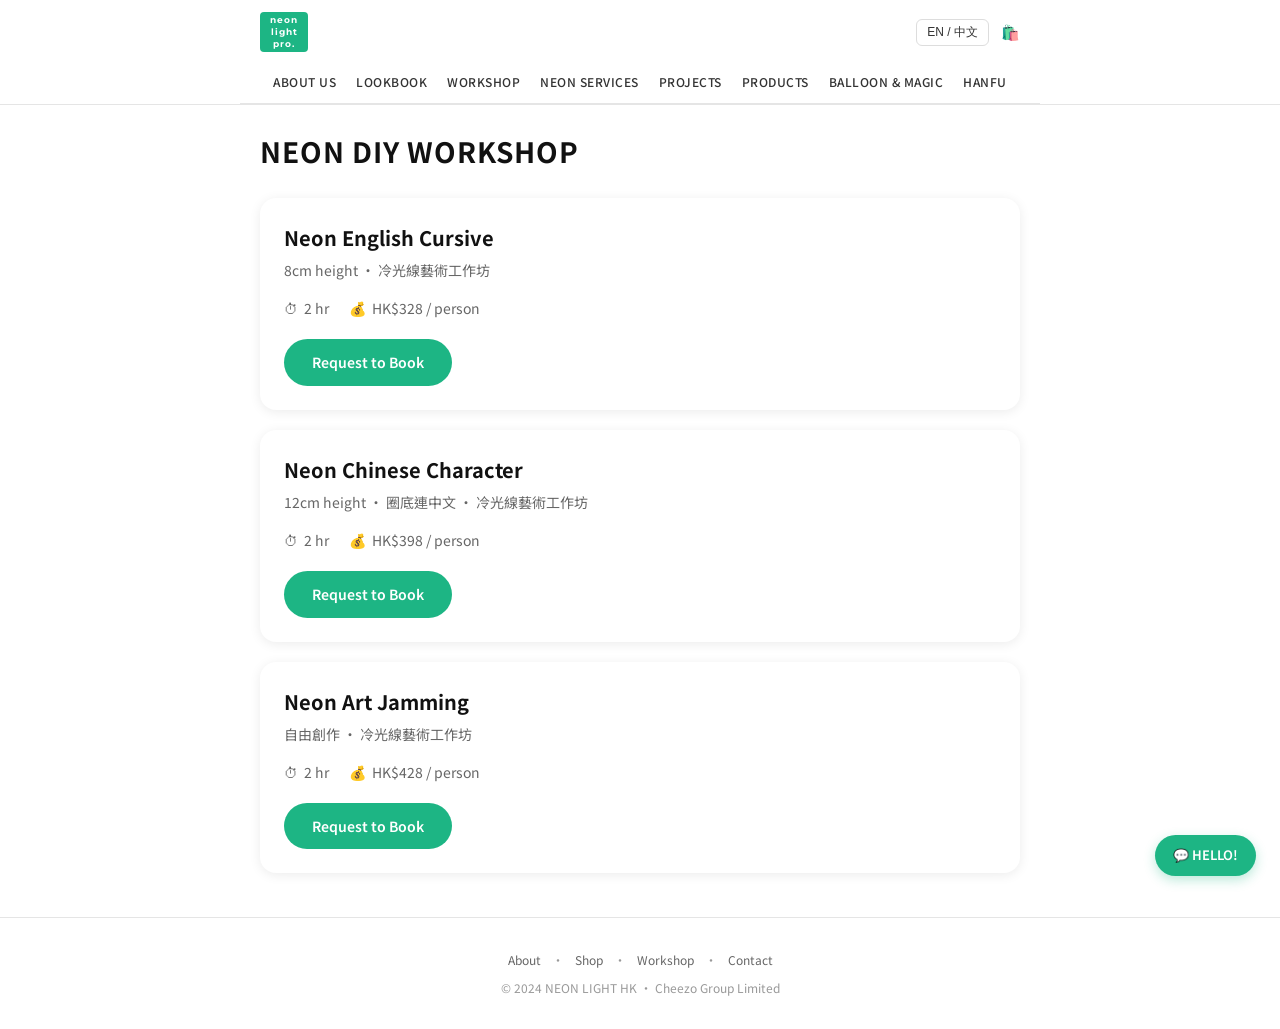
==== commit c3fad0ca: "fix: entire workshop card clickable, links to detail page" ====
--- a/workshop.html
+++ b/workshop.html
@@ -216,6 +216,7 @@
   <div class="container">
     <h1 class="page-title">NEON DIY WORKSHOP</h1>
 
+    <a href="pages/workshop-detail.html" style="text-decoration:none;color:inherit;display:block;">
     <div class="workshop-card">
       <h3 data-i18n="ws1-title">Neon English Cursive</h3>
       <div class="subtitle" data-i18n="ws1-sub">8cm height · 冷光線藝術工作坊</div>
@@ -223,9 +224,11 @@
         <span>⏱ <span data-i18n="ws1-dur">2 hr</span></span>
         <span>💰 <span data-i18n="ws1-price">HK$328 / person</span></span>
       </div>
-      <button class="btn-book" data-i18n="book">Request to Book</button>
-    </div>
-
+      <span class="btn-book" data-i18n="book">Request to Book</span>
+    </div>
+    </a>
+
+    <a href="pages/workshop-detail.html" style="text-decoration:none;color:inherit;display:block;">
     <div class="workshop-card">
       <h3 data-i18n="ws2-title">Neon Chinese Character</h3>
       <div class="subtitle" data-i18n="ws2-sub">12cm height · 圈底連中文 · 冷光線藝術工作坊</div>
@@ -233,9 +236,11 @@
         <span>⏱ <span data-i18n="ws2-dur">2 hr</span></span>
         <span>💰 <span data-i18n="ws2-price">HK$398 / person</span></span>
       </div>
-      <button class="btn-book" data-i18n="book">Request to Book</button>
-    </div>
-
+      <span class="btn-book" data-i18n="book">Request to Book</span>
+    </div>
+    </a>
+
+    <a href="pages/workshop-detail.html" style="text-decoration:none;color:inherit;display:block;">
     <div class="workshop-card">
       <h3 data-i18n="ws3-title">Neon Art Jamming</h3>
       <div class="subtitle" data-i18n="ws3-sub">自由創作 · 冷光線藝術工作坊</div>
@@ -243,8 +248,9 @@
         <span>⏱ <span data-i18n="ws3-dur">2 hr</span></span>
         <span>💰 <span data-i18n="ws3-price">HK$428 / person</span></span>
       </div>
-      <button class="btn-book" data-i18n="book">Request to Book</button>
-    </div>
+      <span class="btn-book" data-i18n="book">Request to Book</span>
+    </div>
+    </a>
   </div>
 
   <!-- Footer -->
